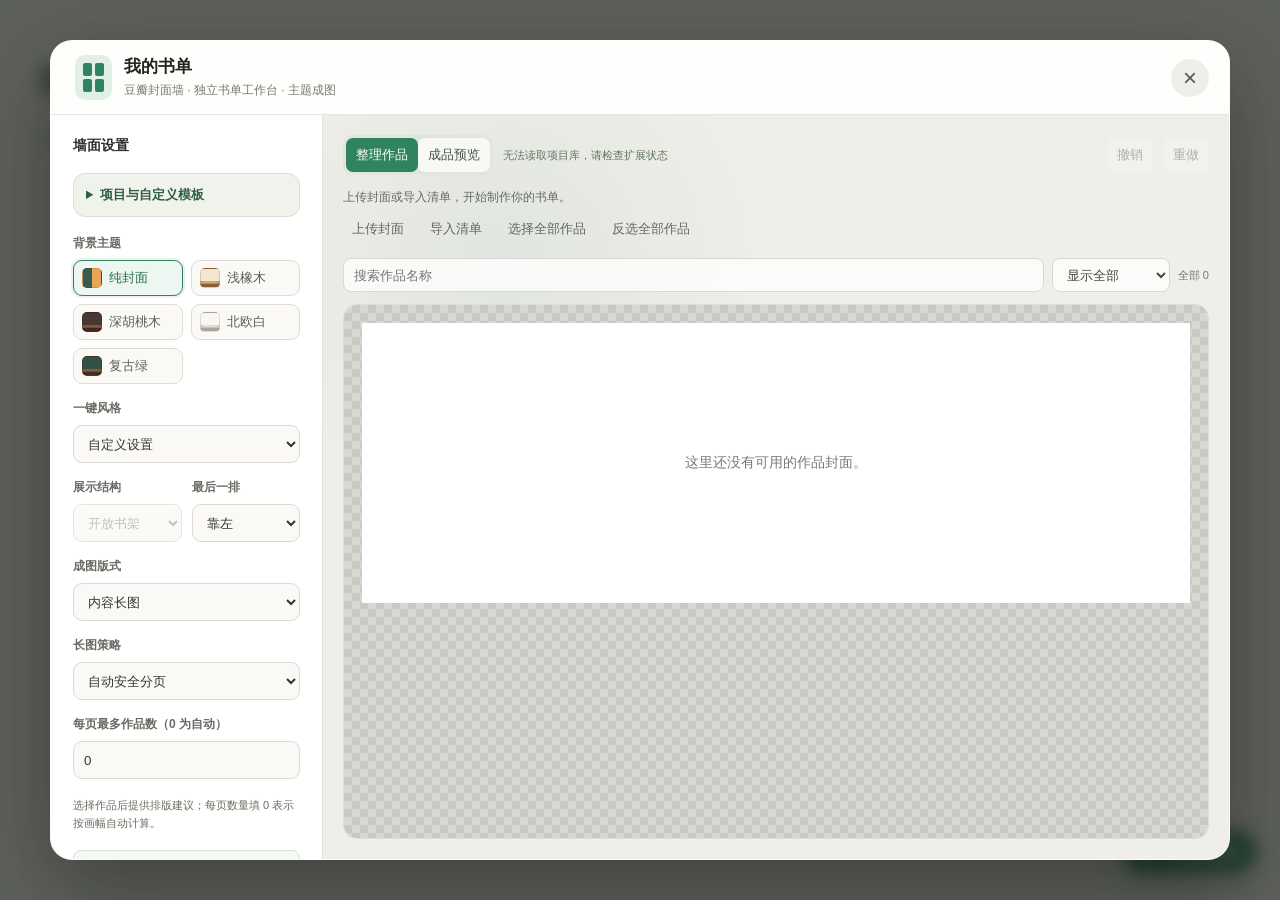
==== editor.html @ 21093bbd "chore: preserve complete v1.8.0 before minimalist redesign" ====
<!doctype html>
<html lang="zh-CN">
<head><meta charset="utf-8"><meta name="viewport" content="width=device-width, initial-scale=1">
<title>书单工作台 · 豆瓣封面墙</title><link rel="stylesheet" href="content.css"></head>
<body data-dcw-editor="true"><div id="content"><h1>我的书单</h1><p>上传封面或导入清单，开始制作。</p></div>
<script src="workspace-core.js"></script><script src="content.js"></script></body>
</html>
---- content.css ----
#dcw-launcher,
#dcw-overlay,
#dcw-overlay * {
  box-sizing: border-box;
}

#dcw-launcher {
  position: fixed;
  right: 24px;
  bottom: 28px;
  z-index: 2147483645;
  display: flex;
  align-items: center;
  gap: 9px;
  border: 0;
  border-radius: 999px;
  padding: 12px 18px;
  color: #fff;
  background: #2f845e;
  box-shadow: 0 10px 30px rgba(18, 63, 43, 0.26);
  font: 600 14px/1 -apple-system, BlinkMacSystemFont, "Segoe UI", sans-serif;
  cursor: pointer;
  transition: transform 160ms ease, background 160ms ease;
}

#dcw-launcher:hover {
  color: #fff;
  background: #246c4c;
  transform: translateY(-2px);
}

#dcw-launcher svg {
  width: 18px;
  height: 18px;
}

#dcw-overlay {
  --dcw-green: #2f845e;
  --dcw-ink: #22231f;
  --dcw-muted: #777970;
  position: fixed;
  inset: 0;
  z-index: 2147483646;
  display: grid;
  place-items: center;
  padding: 24px;
  color: var(--dcw-ink);
  background: rgba(26, 28, 25, 0.68);
  backdrop-filter: blur(8px);
  font-family: -apple-system, BlinkMacSystemFont, "Segoe UI", "PingFang SC", "Microsoft YaHei", sans-serif;
}

#dcw-overlay[hidden] {
  display: none;
}

.dcw-dialog {
  width: min(1180px, 100%);
  height: min(820px, calc(100vh - 48px));
  overflow: hidden;
  display: grid;
  grid-template-rows: auto 1fr;
  border: 1px solid rgba(255, 255, 255, 0.65);
  border-radius: 22px;
  background: #f8f7f2;
  box-shadow: 0 28px 90px rgba(0, 0, 0, 0.34);
}

.dcw-topbar {
  display: flex;
  align-items: center;
  justify-content: space-between;
  gap: 20px;
  min-height: 74px;
  padding: 14px 20px 14px 24px;
  border-bottom: 1px solid #e7e5dc;
  background: rgba(255, 255, 255, 0.86);
}

.dcw-brand {
  display: flex;
  align-items: center;
  gap: 12px;
  min-width: 0;
}

.dcw-logo {
  flex: 0 0 auto;
  display: grid;
  grid-template-columns: repeat(2, 9px);
  gap: 3px;
  padding: 8px;
  border-radius: 10px;
  background: #e1efe7;
}

.dcw-logo i {
  width: 9px;
  height: 13px;
  border-radius: 2px;
  background: var(--dcw-green);
}

.dcw-brand h2,
.dcw-brand p,
.dcw-panel h3,
.dcw-panel p {
  margin: 0;
}

.dcw-brand h2 {
  overflow: hidden;
  color: var(--dcw-ink);
  font-size: 17px;
  line-height: 1.35;
  text-overflow: ellipsis;
  white-space: nowrap;
}

.dcw-brand p {
  margin-top: 3px;
  color: var(--dcw-muted);
  font-size: 12px;
}

.dcw-icon-button {
  flex: 0 0 auto;
  display: grid;
  place-items: center;
  width: 38px;
  height: 38px;
  padding: 0;
  border: 0;
  border-radius: 50%;
  color: #55584f;
  background: #efeee8;
  font-size: 24px;
  line-height: 1;
  cursor: pointer;
}

.dcw-body {
  min-height: 0;
  display: grid;
  grid-template-columns: 272px 1fr;
}

.dcw-panel {
  min-height: 0;
  overflow-y: auto;
  padding: 22px;
  border-right: 1px solid #e3e1d8;
  background: #fff;
}

.dcw-panel h3 {
  margin-bottom: 18px;
  color: #2e302a;
  font-size: 14px;
}

.dcw-field {
  display: grid;
  gap: 8px;
  margin-bottom: 16px;
}

.dcw-field-row {
  display: grid;
  grid-template-columns: 1fr 1fr;
  gap: 10px;
}

.dcw-field label,
.dcw-label {
  color: #696b63;
  font-size: 12px;
  font-weight: 600;
}

.dcw-field select,
.dcw-field input[type="number"],
.dcw-field input[type="range"] {
  width: 100%;
}

.dcw-field select,
.dcw-field input[type="number"],
.dcw-field input[type="text"] {
  height: 38px;
  border: 1px solid #dcdad0;
  border-radius: 9px;
  padding: 0 10px;
  color: #34362f;
  background: #faf9f5;
  font: 13px/1.2 inherit;
  outline: none;
}

.dcw-field select:focus,
.dcw-field input[type="number"]:focus,
.dcw-field input[type="text"]:focus {
  border-color: #71a88c;
  box-shadow: 0 0 0 3px rgba(47, 132, 94, 0.12);
}

.dcw-field select:disabled {
  color: #aaa9a3;
  cursor: not-allowed;
  opacity: 0.7;
}

.dcw-range-head {
  display: flex;
  align-items: center;
  justify-content: space-between;
}

.dcw-range-value {
  color: var(--dcw-green);
  font-size: 12px;
  font-weight: 700;
}

.dcw-field input[type="range"] {
  accent-color: var(--dcw-green);
}

.dcw-theme-grid {
  display: grid;
  grid-template-columns: repeat(2, minmax(0, 1fr));
  gap: 8px;
}

.dcw-theme-grid button {
  min-width: 0;
  display: flex;
  align-items: center;
  gap: 7px;
  height: 36px;
  border: 1px solid #dedcd3;
  border-radius: 9px;
  padding: 5px 8px;
  color: #5c5f57;
  background: #faf9f5;
  font: 600 11px/1.2 inherit;
  cursor: pointer;
}

.dcw-theme-grid button:hover {
  border-color: #9ab8a7;
}

.dcw-theme-grid button[aria-pressed="true"] {
  border-color: var(--dcw-green);
  color: #276f50;
  background: #edf6f1;
  box-shadow: 0 0 0 2px rgba(47, 132, 94, 0.1);
}

.dcw-theme-grid i {
  flex: 0 0 auto;
  width: 20px;
  height: 20px;
  overflow: hidden;
  border: 1px solid rgba(0, 0, 0, 0.12);
  border-radius: 5px;
  background: #ebe8df;
  box-shadow: inset 0 -4px 0 rgba(0, 0, 0, 0.12);
}

.dcw-theme-grid [data-theme-value="cover"] i {
  background: linear-gradient(90deg, #365d50 0 48%, #e9a455 48% 100%);
  box-shadow: none;
}

.dcw-theme-grid [data-theme-value="oak"] i {
  background: linear-gradient(#f1e6d1 0 68%, #d2a66c 68% 82%, #9e6c3c 82%);
}

.dcw-theme-grid [data-theme-value="walnut"] i {
  background: linear-gradient(#493832 0 68%, #80583e 68% 82%, #472e24 82%);
}

.dcw-theme-grid [data-theme-value="nordic"] i {
  background: linear-gradient(#f8f7f2 0 68%, #e4dfd2 68% 82%, #c1bdb2 82%);
}

.dcw-theme-grid [data-theme-value="vintage"] i {
  background: linear-gradient(#315347 0 68%, #805b3e 68% 82%, #4d3326 82%);
}

.dcw-help {
  padding: 12px;
  border-radius: 10px;
  color: #6c6d67;
  background: #f4f3ee;
  font-size: 12px;
  line-height: 1.6;
}

.dcw-actions {
  display: grid;
  gap: 9px;
  margin-top: 18px;
}

.dcw-export-estimate {
  padding: 10px 11px;
  border: 1px solid #e2e0d6;
  border-radius: 9px;
  color: #676a62;
  background: #faf9f5;
  font-size: 11px;
  line-height: 1.5;
}

.dcw-export-estimate[data-kind="warning"] {
  border-color: #e4c39a;
  color: #8a5b26;
  background: #fff8ec;
}

.dcw-button {
  min-height: 42px;
  border: 0;
  border-radius: 10px;
  padding: 10px 14px;
  font: 600 13px/1.2 inherit;
  cursor: pointer;
}

.dcw-button-primary {
  color: #fff;
  background: var(--dcw-green);
  box-shadow: 0 7px 18px rgba(47, 132, 94, 0.22);
}

.dcw-button-primary:hover {
  background: #276f50;
}

.dcw-button-primary:disabled {
  cursor: progress;
  opacity: 0.65;
}

.dcw-button-secondary {
  color: #4d5049;
  background: #eeede7;
}

.dcw-button-cancel {
  color: #9a4039;
  background: #f7e9e7;
}

.dcw-button[hidden] {
  display: none;
}

.dcw-workspace {
  min-width: 0;
  min-height: 0;
  display: grid;
  grid-template-rows: auto auto auto minmax(0, 1fr);
  padding: 20px;
  background:
    radial-gradient(circle at 20% 20%, rgba(47, 132, 94, 0.08), transparent 28%),
    #efeee9;
}

#dcw-overlay [hidden] { display: none !important; }
.dcw-workspace:has(#dcw-output:not([hidden])) { grid-template-rows: auto auto minmax(0, 1fr); }
.dcw-viewbar { display: flex; align-items: center; gap: 10px; flex-wrap: wrap; padding-bottom: 14px; }
.dcw-viewbar [role="group"] { display: flex; background: #e2e5dd; border-radius: 10px; padding: 3px; }
.dcw-viewbar button, .dcw-pagebar button, .dcw-book-order button {
  border: 0; border-radius: 7px; padding: 8px 10px; color: #48554b; background: #f8f9f5; cursor: pointer;
  font-family: inherit;
}
.dcw-viewbar [aria-pressed="true"] { color: #fff; background: #2f845e; }
#dcw-draft-status { flex: 1; color: #637564; font-size: 11px; }
.dcw-organizer { width: 100%; display: grid; grid-template-columns: repeat(auto-fill, minmax(125px, 1fr)); gap: 14px; }
.dcw-organizer .dcw-empty { grid-column: 1 / -1; }
.dcw-book-card { min-width: 0; padding: 9px; background: #fff; border: 1px solid #dedfd5; border-radius: 10px; }
.dcw-book-card[data-included="false"] { background: #eeede8; }
.dcw-book-card[data-included="false"] img { opacity: .4; }
.dcw-book-choice { display: block; cursor: pointer; }
.dcw-book-choice img { display: block; width: 100%; height: 155px; object-fit: contain; background: #f2f0e9; }
.dcw-book-choice span { display: block; min-height: 44px; padding-top: 9px; overflow-wrap: anywhere; font-size: 12px; line-height: 1.5; color: #34372f; }
.dcw-book-choice input { accent-color: #2f845e; }
.dcw-book-order { display: flex; gap: 5px; align-items: center; margin-top: 8px; }
.dcw-book-order span { flex: 1; color: #83847b; font-size: 11px; white-space: nowrap; }
.dcw-book-order button { padding: 4px 8px; background: #edf0e8; }
#dcw-output { width: 100%; min-width: 0; }
.dcw-pagebar { position: sticky; top: 0; z-index: 4; display: flex; align-items: center; gap: 8px; flex-wrap: wrap; padding: 10px; background: #f9faf4; border-radius: 8px; box-shadow: 0 2px 8px #0001; font-size: 12px; }
.dcw-pagebar select { max-width: 150px; padding: 5px; border: 1px solid #d3d9cf; border-radius: 5px; background: #fff; }
#dcw-preview-status { padding: 10px 0; margin: 0; color: #555d50; font-size: 12px; }
#dcw-output-canvas canvas { display: block; width: auto; height: auto; max-width: 100%; max-height: max(220px, calc(100vh - 420px)); margin: 0 auto; box-shadow: 0 4px 14px #0002; }
#dcw-output-canvas[data-fit="width"] canvas { width: 100%; max-height: none; }
.dcw-pagebar button:disabled, .dcw-book-order button:disabled { opacity: .4; cursor: default; }
.dcw-field input[type="text"] { width: 100%; min-width: 0; }
.dcw-field-row { grid-template-columns: repeat(2, minmax(0, 1fr)); }

.dcw-filterbar {
  display: grid;
  grid-template-columns: minmax(150px, 1fr) 118px auto;
  align-items: center;
  gap: 8px;
  padding-bottom: 12px;
}

.dcw-filterbar input,
.dcw-filterbar select {
  min-width: 0;
  height: 34px;
  border: 1px solid #d9d7cf;
  border-radius: 8px;
  padding: 0 10px;
  color: #484b44;
  background: rgba(255, 255, 255, 0.78);
  font: 12px/1.2 inherit;
  outline: none;
}

.dcw-filterbar input:focus,
.dcw-filterbar select:focus {
  border-color: #71a88c;
  box-shadow: 0 0 0 3px rgba(47, 132, 94, 0.1);
}

.dcw-filterbar span {
  color: #777970;
  font-size: 11px;
  white-space: nowrap;
}

.dcw-workspace-head {
  display: flex;
  align-items: center;
  justify-content: space-between;
  gap: 16px;
  min-height: 38px;
  padding-bottom: 14px;
}

.dcw-status {
  color: #666960;
  font-size: 12px;
}

.dcw-status[data-kind="error"] {
  color: #b4493f;
}

.dcw-mini-actions {
  display: flex;
  flex-wrap: wrap;
  flex-shrink: 0;
  gap: 8px;
}

.dcw-library { padding: 12px; margin-bottom: 18px; background: #f0f3ec; border: 1px solid #d8e0d4; border-radius: 12px; }
.dcw-library summary { cursor: pointer; color: #315d45; font-size: 13px; font-weight: 600; }
.dcw-library label { display: grid; gap: 6px; margin-top: 14px; font-size: 12px; color: #5d665b; }
.dcw-library input, .dcw-library select { width: 100%; min-width: 0; height: 36px; padding: 6px 8px; border: 1px solid #d5d9cf; border-radius: 7px; background: #fff; color: #333a30; font: inherit; }
.dcw-library select { margin-top: 10px; font-size: 12px; }
.dcw-library button, .dcw-replace-cover { padding: 8px 10px; margin-top: 8px; border: 0; border-radius: 7px; background: #e0e9dc; color: #365a3e; font: 12px/1.3 inherit; cursor: pointer; }
.dcw-library .dcw-help, #dcw-layout-advice { margin: 10px 0; font-size: 11px; line-height: 1.6; color: #657060; }
.dcw-workspace-head { flex-wrap: wrap; gap: 8px; }
.dcw-status { flex: 1 1 100%; }
.dcw-replace-cover { width: 100%; background: #f1f3ed; }
.dcw-recommend { width: 100%; padding: 9px; border: 1px solid #abc6b2; border-radius: 8px; color: #2b6b49; background: #edf5eb; cursor: pointer; font: inherit; }
.dcw-recommend:disabled { opacity: .5; cursor: default; }
.dcw-missing-cover { height: 155px; display: flex; flex-direction: column; align-items: center; justify-content: center; gap: 12px; padding: 12px; text-align: center; overflow-wrap: anywhere; overflow: hidden; background: #eeeae3; color: #655f55; font-size: 14px; }
.dcw-missing-cover small { font-size: 10px; opacity: .65; }
.dcw-viewbar button:disabled { opacity: .4; cursor: default; }
.dcw-importing .dcw-panel, .dcw-importing .dcw-organizer, .dcw-importing .dcw-mini-actions { pointer-events: none; opacity: .65; }
#dcw-overlay button:focus-visible, #dcw-overlay summary:focus-visible { outline: 2px solid #2f845e; outline-offset: 2px; }
body[data-dcw-editor] { margin: 0; background: #eef1e9; color: #344735; font-family: sans-serif; }
body[data-dcw-editor] > #content { padding: 40px; }

.dcw-mini-actions button {
  border: 0;
  padding: 6px 9px;
  color: #64675f;
  background: transparent;
  font: 12px/1.2 inherit;
  cursor: pointer;
}

.dcw-canvas-shell {
  min-height: 0;
  overflow: auto;
  display: grid;
  place-items: start center;
  border: 1px solid #deddd6;
  border-radius: 14px;
  padding: 18px;
  background-color: #d8d7d1;
  background-image:
    linear-gradient(45deg, #c9c8c2 25%, transparent 25%),
    linear-gradient(-45deg, #c9c8c2 25%, transparent 25%),
    linear-gradient(45deg, transparent 75%, #c9c8c2 75%),
    linear-gradient(-45deg, transparent 75%, #c9c8c2 75%);
  background-position: 0 0, 0 8px, 8px -8px, -8px 0;
  background-size: 16px 16px;
}

.dcw-preview {
  width: min(100%, 760px);
  display: block;
  background: var(--dcw-background, #f5f2eb);
  box-shadow: 0 10px 35px rgba(0, 0, 0, 0.18);
}

.dcw-preview[data-theme="oak"],
.dcw-preview[data-theme="walnut"],
.dcw-preview[data-theme="nordic"],
.dcw-preview[data-theme="vintage"] {
  padding: 18px 16px 10px;
}

.dcw-preview[data-theme="cover"][data-margin="compact"] {
  padding: 0;
}

.dcw-preview[data-theme="cover"][data-margin="comfortable"] {
  padding: 12px;
}

.dcw-preview[data-theme="cover"][data-margin="spacious"] {
  padding: 26px;
}

.dcw-preview:not([data-theme="cover"])[data-margin="compact"] {
  padding: 14px 14px 10px;
}

.dcw-preview:not([data-theme="cover"])[data-margin="comfortable"] {
  padding: 27px 27px 19px;
}

.dcw-preview:not([data-theme="cover"])[data-margin="spacious"] {
  padding: 46px 46px 33px;
}

.dcw-preview[data-theme="oak"] {
  --dcw-shelf-top: #ddb982;
  --dcw-shelf-front: #a87542;
  --dcw-shelf-edge: #efd3a3;
  background:
    repeating-linear-gradient(92deg, rgba(121, 84, 43, 0.035) 0 1px, transparent 1px 23px),
    linear-gradient(#f2e8d7, #ddc7a4);
}

.dcw-preview[data-theme="walnut"] {
  --dcw-shelf-top: #815a3f;
  --dcw-shelf-front: #4b3025;
  --dcw-shelf-edge: #a87a59;
  background:
    repeating-linear-gradient(91deg, rgba(229, 195, 157, 0.035) 0 1px, transparent 1px 27px),
    linear-gradient(#493a33, #2d2421);
}

.dcw-preview[data-theme="nordic"] {
  --dcw-shelf-top: #eee9dc;
  --dcw-shelf-front: #c8c3b7;
  --dcw-shelf-edge: #fff;
  background:
    repeating-linear-gradient(92deg, rgba(104, 101, 88, 0.025) 0 1px, transparent 1px 29px),
    linear-gradient(#f7f6f1, #deded7);
}

.dcw-preview[data-theme="vintage"] {
  --dcw-shelf-top: #805b3e;
  --dcw-shelf-front: #4d3326;
  --dcw-shelf-edge: #aa815d;
  background:
    radial-gradient(circle at 50% 0, rgba(255, 238, 190, 0.12), transparent 42%),
    repeating-linear-gradient(91deg, rgba(227, 210, 166, 0.025) 0 1px, transparent 1px 25px),
    linear-gradient(#34584a, #1f3b32);
}

.dcw-title-card {
  max-width: 100%;
  color: var(--dcw-title-color, #30322d);
  font-family: -apple-system, BlinkMacSystemFont, "Segoe UI", "PingFang SC", "Microsoft YaHei", sans-serif;
  font-weight: 700;
  line-height: 1.4;
  overflow-wrap: anywhere;
  text-align: center;
}

.dcw-title-card[data-mode="top"] {
  margin-bottom: 18px;
  padding: 4px 8px 14px;
  border-bottom: 1px solid color-mix(in srgb, var(--dcw-title-color) 18%, transparent);
  font-size: 18px;
  letter-spacing: 0.02em;
}

.dcw-title-card[data-mode="plaque"] {
  width: fit-content;
  max-width: 86%;
  margin: 0 auto 20px;
  border: 1px solid var(--dcw-shelf-edge, #8fb7a3);
  border-radius: 7px;
  padding: 7px 16px;
  background: linear-gradient(to bottom, var(--dcw-shelf-top, #3b8c67), var(--dcw-shelf-front, #286b4d));
  box-shadow: 0 5px 12px rgba(0, 0, 0, 0.2), inset 0 1px 0 rgba(255, 255, 255, 0.28);
  font-size: 13px;
  letter-spacing: 0.08em;
}

.dcw-preview[data-theme="cover"] .dcw-title-card[data-mode="plaque"] {
  color: #fff;
}

.dcw-cover {
  position: relative;
  flex: 0 0 var(--dcw-cell-width);
  min-width: 0;
  aspect-ratio: var(--dcw-ratio, 2 / 3);
  overflow: hidden;
  background: var(--dcw-background, #f5f2eb);
  cursor: grab;
}

.dcw-cover-row {
  min-width: 0;
  display: flex;
  align-items: flex-end;
  justify-content: flex-start;
  gap: var(--dcw-gap, 0px);
}

.dcw-preview[data-alignment="center"] .dcw-cover-row[data-last="true"] {
  justify-content: center;
}

.dcw-preview[data-theme="cover"] .dcw-cover-row {
  margin-bottom: var(--dcw-gap, 0px);
}

.dcw-preview[data-theme="cover"] .dcw-cover-row[data-last="true"] {
  margin-bottom: 0;
}

.dcw-preview:not([data-theme="cover"]) .dcw-cover {
  z-index: 1;
  box-shadow: var(--dcw-cover-shadow, 0 7px 12px rgba(0, 0, 0, 0.22));
}

.dcw-preview[data-shadow="none"] {
  --dcw-cover-shadow: none;
}

.dcw-preview[data-shadow="soft"] {
  --dcw-cover-shadow: 0 6px 11px rgba(0, 0, 0, 0.2);
}

.dcw-preview[data-shadow="strong"] {
  --dcw-cover-shadow: 0 10px 18px rgba(0, 0, 0, 0.36);
}

.dcw-shelf {
  display: none;
}

.dcw-preview:not([data-theme="cover"]) .dcw-shelf {
  position: relative;
  z-index: 2;
  display: block;
  height: 13px;
  margin: 5px -7px 16px;
  border-top: 2px solid var(--dcw-shelf-edge);
  border-radius: 2px 2px 3px 3px;
  background: linear-gradient(to bottom, var(--dcw-shelf-top) 0 35%, var(--dcw-shelf-front) 36% 100%);
  box-shadow: 0 8px 11px rgba(0, 0, 0, 0.2);
}

.dcw-preview:not([data-theme="cover"]) .dcw-shelf:last-child {
  margin-bottom: 0;
}

.dcw-preview:not([data-theme="cover"])[data-structure="floating"] .dcw-shelf {
  height: 7px;
  margin: 4px -4px 18px;
  border-top-width: 1px;
  border-radius: 4px;
  background: linear-gradient(to bottom, var(--dcw-shelf-edge), var(--dcw-shelf-front));
  box-shadow: 0 7px 14px rgba(0, 0, 0, 0.27);
}

.dcw-preview:not([data-theme="cover"])[data-structure="cubby"] .dcw-cover-row {
  margin: 0 -5px;
  padding: 13px 10px 0;
  border-top: 9px solid var(--dcw-shelf-top);
  border-right: 9px solid var(--dcw-shelf-front);
  border-left: 9px solid var(--dcw-shelf-front);
  background: rgba(0, 0, 0, 0.055);
  box-shadow: inset 0 8px 14px rgba(0, 0, 0, 0.13);
}

.dcw-preview:not([data-theme="cover"])[data-structure="cubby"] .dcw-cover {
  overflow: visible;
}

.dcw-preview:not([data-theme="cover"])[data-structure="cubby"] .dcw-shelf {
  height: 15px;
  margin: 0 -5px;
  border-radius: 0;
}

.dcw-preview:not([data-theme="cover"])[data-structure="cubby"] .dcw-cover:not(:last-child)::before {
  content: "";
  position: absolute;
  z-index: 3;
  top: -13px;
  right: calc(-1 * var(--dcw-divider-offset));
  width: 7px;
  height: calc(100% + 13px);
  transform: translateX(50%);
  background: linear-gradient(to right, var(--dcw-shelf-front), var(--dcw-shelf-top), var(--dcw-shelf-front));
  box-shadow: 2px 0 6px rgba(0, 0, 0, 0.17);
  pointer-events: none;
}

.dcw-cover:active {
  cursor: grabbing;
}

.dcw-cover[draggable="false"] {
  cursor: pointer;
}

.dcw-cover img {
  display: block;
  width: 100%;
  height: 100%;
  object-fit: var(--dcw-fit, cover);
  pointer-events: none;
  user-select: none;
}

.dcw-cover[data-included="false"] img {
  opacity: 0.18;
  filter: grayscale(1);
}

.dcw-cover[data-included="false"]::after {
  content: "已排除";
  position: absolute;
  inset: 0;
  display: grid;
  place-items: center;
  color: #33362f;
  background: rgba(255, 255, 255, 0.22);
  font-size: 11px;
  font-weight: 700;
}

.dcw-cover[data-dragging="true"] {
  opacity: 0.35;
}

.dcw-empty {
  grid-column: 1 / -1;
  display: grid;
  place-items: center;
  min-height: 280px;
  padding: 30px;
  color: #777a72;
  background: #fff;
  font-size: 14px;
  text-align: center;
}

.dcw-toast {
  position: fixed;
  left: 50%;
  bottom: 30px;
  z-index: 2147483647;
  max-width: min(520px, calc(100vw - 40px));
  transform: translateX(-50%);
  border-radius: 999px;
  padding: 11px 18px;
  color: #fff;
  background: rgba(30, 32, 28, 0.92);
  box-shadow: 0 12px 30px rgba(0, 0, 0, 0.25);
  font-size: 13px;
}

@media (max-width: 760px) {
  #dcw-overlay {
    padding: 0;
  }

  .dcw-dialog {
    width: 100%;
    height: 100vh;
    border: 0;
    border-radius: 0;
  }

  .dcw-body {
    grid-template-columns: 1fr;
    grid-template-rows: auto minmax(320px, 1fr);
    overflow-y: auto;
  }

  .dcw-panel {
    overflow: visible;
    border-right: 0;
    border-bottom: 1px solid #e3e1d8;
  }

  .dcw-workspace {
    min-height: 520px;
  }

  .dcw-filterbar {
    grid-template-columns: 1fr 110px;
  }

  .dcw-filterbar span {
    grid-column: 1 / -1;
  }
}
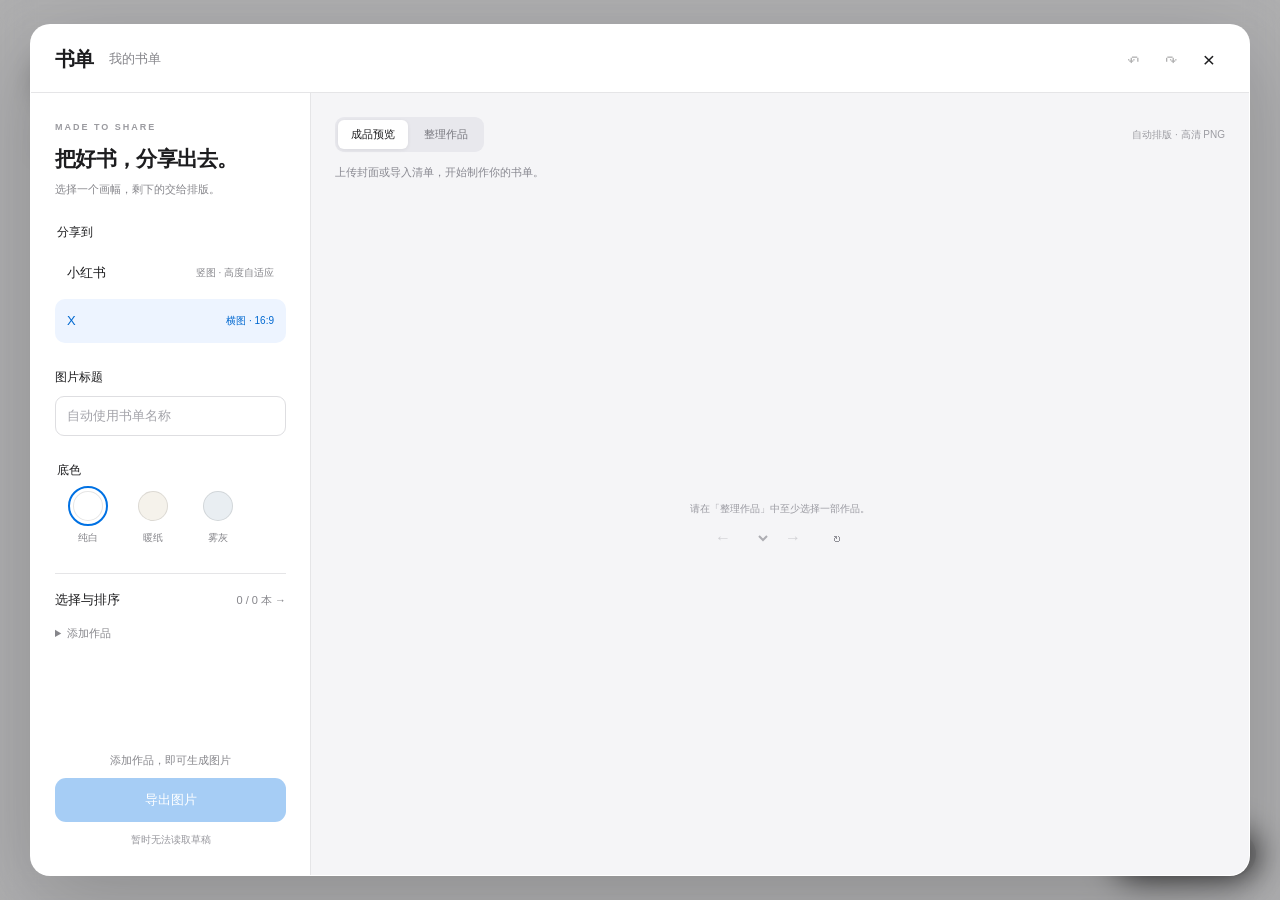
==== commit d8270698: "feat: publish booklist image 2.0 project" ====
--- a/editor.html
+++ b/editor.html
@@ -1,7 +1,7 @@
 <!doctype html>
 <html lang="zh-CN">
 <head><meta charset="utf-8"><meta name="viewport" content="width=device-width, initial-scale=1">
-<title>书单工作台 · 豆瓣封面墙</title><link rel="stylesheet" href="content.css"></head>
+<title>书单图片</title><link rel="stylesheet" href="content.css"></head>
 <body data-dcw-editor="true"><div id="content"><h1>我的书单</h1><p>上传封面或导入清单，开始制作。</p></div>
 <script src="workspace-core.js"></script><script src="content.js"></script></body>
 </html>
--- a/content.css
+++ b/content.css
@@ -1,830 +1,133 @@
-#dcw-launcher,
-#dcw-overlay,
-#dcw-overlay * {
-  box-sizing: border-box;
+/* Scoped, quiet interface. Book covers supply the color. */
+#dcw-overlay,#dcw-overlay *,#dcw-launcher,#dcw-launchers,#dcw-launchers * {box-sizing:border-box;}
+#dcw-overlay {--ink:#1d1d1f;--muted:#86868b;--line:#e5e5e7;--accent:#0071e3;position:fixed;inset:0;z-index:2147483646;display:grid;place-items:center;padding:24px;background:#17171950;backdrop-filter:blur(16px);color:var(--ink);font:13px/1.5 -apple-system,BlinkMacSystemFont,"SF Pro Text","PingFang SC","Microsoft YaHei",sans-serif;}
+#dcw-overlay [hidden],#dcw-overlay[hidden] {display:none!important;}
+#dcw-overlay button,#dcw-overlay input,#dcw-overlay select {font:inherit;color:inherit;}
+#dcw-overlay button {cursor:pointer;border:0;background:transparent;transition:background .15s,color .15s;}
+#dcw-overlay button:disabled {opacity:.35;cursor:default;}
+#dcw-overlay button:focus-visible,#dcw-overlay input:focus-visible,#dcw-overlay select:focus-visible,#dcw-overlay summary:focus-visible {outline:3px solid #0071e355;outline-offset:3px;}
+#dcw-overlay h2,#dcw-overlay h3,#dcw-overlay p {margin:0;}
+#dcw-overlay .dcw-dialog {width:min(1220px,100%);height:min(900px,calc(100dvh - 48px));display:grid;grid-template-rows:68px minmax(0,1fr);overflow:hidden;border-radius:20px;background:white;box-shadow:0 24px 90px #0003;border:1px solid #ffffff88;}
+#dcw-overlay .dcw-topbar {display:flex;align-items:center;justify-content:space-between;padding:0 24px;border-bottom:1px solid var(--line);background:#ffffffed;}
+#dcw-overlay .dcw-brand {display:flex;align-items:center;gap:16px;min-width:0;}
+#dcw-overlay .dcw-wordmark {font-size:20px;font-weight:650;letter-spacing:-1px;flex-shrink:0;}
+#dcw-overlay #dcw-title {font-size:13px;font-weight:400;color:var(--muted);overflow:hidden;text-overflow:ellipsis;white-space:nowrap;max-width:60vw;}
+#dcw-overlay .dcw-top-actions {display:flex;gap:6px;flex-shrink:0;}
+#dcw-overlay .dcw-top-actions button {width:32px;height:32px;border-radius:50%;font-size:21px;}
+#dcw-overlay .dcw-top-actions button:hover {background:#f2f2f4;}
+#dcw-overlay .dcw-body {display:grid;grid-template-columns:280px minmax(0,1fr);min-height:0;}
+#dcw-overlay .dcw-panel {display:flex;flex-direction:column;gap:25px;padding:28px 24px;overflow-y:auto;border-right:1px solid var(--line);}
+#dcw-overlay .dcw-eyebrow {font-size:9px;font-weight:600;letter-spacing:2px;color:#9b9ba0;margin-bottom:8px;}
+#dcw-overlay h3 {font-size:21px;font-weight:600;letter-spacing:-.7px;line-height:1.5;}
+#dcw-overlay .dcw-intro {color:var(--muted);font-size:11px;margin-top:7px;}
+#dcw-overlay fieldset {border:0;padding:0;margin:0;min-width:0;}
+#dcw-overlay legend,#dcw-overlay .dcw-field label {display:block;font-size:12px;font-weight:550;margin-bottom:10px;}
+#dcw-overlay .dcw-platforms {display:grid;gap:5px;}
+#dcw-overlay .dcw-platforms button {display:flex;align-items:center;justify-content:space-between;padding:12px;border-radius:10px;text-align:left;}
+#dcw-overlay .dcw-platforms button small {font-size:10px;color:var(--muted);}
+#dcw-overlay .dcw-platforms button:hover {background:#f5f5f7;}
+#dcw-overlay .dcw-platforms button[aria-pressed="true"] {background:#edf4ff;color:#0068d0;}
+#dcw-overlay .dcw-platforms button[aria-pressed="true"] small {color:#0068d0;}
+#dcw-overlay .dcw-field input {width:100%;height:40px;padding:9px 11px;border:1px solid #dedee1;border-radius:9px;background:#fff;outline:0;}
+#dcw-overlay input::placeholder {color:#a4a4aa;}
+#dcw-overlay .dcw-colors button {width:65px;text-align:center;padding:2px 7px;}
+#dcw-overlay .dcw-colors i {display:block;width:30px;height:30px;border-radius:50%;margin:0 auto 6px;background:var(--swatch);border:1px solid #0000001a;}
+#dcw-overlay .dcw-colors span {font-size:10px;color:var(--muted);}
+#dcw-overlay .dcw-colors [aria-pressed="true"] i {outline:2px solid #0071e3;outline-offset:3px;}
+#dcw-overlay .dcw-source {padding-top:16px;border-top:1px solid var(--line);}
+#dcw-overlay .dcw-source>button {display:flex;align-items:center;justify-content:space-between;width:100%;padding:0;text-align:left;}
+#dcw-overlay #dcw-source-count {font-size:11px;color:var(--muted);}
+#dcw-overlay summary {cursor:pointer;color:var(--muted);font-size:11px;margin-top:15px;}
+#dcw-overlay .dcw-add-actions {display:flex;flex-wrap:wrap;gap:8px;margin-top:12px;}
+#dcw-overlay .dcw-add-actions button {background:#f5f5f7;padding:7px 9px;border-radius:7px;font-size:11px;}
+#dcw-overlay details p {margin-top:10px;color:var(--muted);font-size:10px;}
+#dcw-overlay .dcw-actions {margin-top:auto;display:grid;gap:10px;padding-top:10px;text-align:center;}
+#dcw-overlay #dcw-export-estimate {font-size:11px;color:var(--muted);}
+#dcw-overlay .dcw-button-primary {background:var(--accent);color:white;border-radius:11px;padding:12px;font-weight:500;min-height:44px;}
+#dcw-overlay .dcw-button-primary:hover:not(:disabled) {background:#0077ed;}
+#dcw-overlay #dcw-draft-status {font-size:10px;color:#96969c;}
+#dcw-overlay .dcw-workspace {display:flex;flex-direction:column;min-width:0;min-height:0;background:#f5f5f7;padding:24px;}
+#dcw-overlay .dcw-viewbar {display:flex;align-items:center;justify-content:space-between;gap:12px;margin-bottom:12px;}
+#dcw-overlay .dcw-viewbar [role="group"] {display:flex;gap:3px;background:#e8e8ed;border-radius:9px;padding:3px;}
+#dcw-overlay .dcw-viewbar button {padding:6px 13px;border-radius:6px;font-size:11px;color:#77777e;}
+#dcw-overlay .dcw-viewbar [aria-pressed="true"] {background:white;box-shadow:0 1px 4px #0001;color:var(--ink);}
+#dcw-overlay .dcw-quiet {font-size:10px;color:#9b9ba1;}
+#dcw-overlay .dcw-status {font-size:11px;color:#888890;min-height:17px;margin-bottom:14px;}
+#dcw-overlay .dcw-status[data-kind="error"] {color:#b33229;}
+#dcw-overlay .dcw-canvas-shell {flex:1;min-height:0;overflow:auto;scrollbar-width:thin;}
+#dcw-overlay #dcw-output {min-height:100%;display:flex;flex-direction:column;align-items:center;justify-content:center;padding:4px 12px 10px;}
+#dcw-overlay #dcw-output-canvas {width:100%;min-width:0;}
+#dcw-overlay #dcw-output-canvas canvas {display:block;max-width:100%;width:auto;height:auto;margin:0 auto;box-shadow:0 5px 22px #0000000c;}
+#dcw-overlay #dcw-preview-status {font-size:10px;color:#9999a0;margin:14px 0 8px;text-align:center;max-width:520px;}
+#dcw-overlay .dcw-pagebar {display:flex;align-items:center;justify-content:center;gap:8px;flex-wrap:wrap;font-size:10px;color:#909097;}
+#dcw-overlay .dcw-pagebar button {width:28px;height:28px;border-radius:50%;font-size:16px;}
+#dcw-overlay .dcw-pagebar button:hover {background:#e7e7eb;}
+#dcw-overlay .dcw-pagebar select {border:0;border-radius:5px;padding:3px;background:transparent;max-width:160px;}
+#dcw-overlay .dcw-filterbar {display:flex;gap:8px;margin-bottom:12px;align-items:center;font-size:11px;}
+#dcw-overlay .dcw-filterbar input {flex:1;min-width:0;}
+#dcw-overlay .dcw-filterbar input,#dcw-overlay .dcw-filterbar select {padding:8px;border:1px solid var(--line);border-radius:8px;background:white;}
+#dcw-overlay #dcw-filter-count {white-space:nowrap;color:var(--muted);}
+#dcw-overlay .dcw-mini-actions {display:flex;gap:8px;margin-bottom:14px;}
+#dcw-overlay .dcw-mini-actions button {font-size:11px;color:var(--accent);padding:4px 8px;}
+#dcw-overlay .dcw-mini-actions button:last-child {margin-left:auto;}
+#dcw-overlay .dcw-organizer {display:grid;grid-template-columns:repeat(auto-fill,minmax(125px,1fr));gap:14px;padding-bottom:10px;}
+#dcw-overlay .dcw-book-card {min-width:0;border:1px solid #e7e7e9;background:white;border-radius:10px;padding:10px;}
+#dcw-overlay .dcw-book-card[data-included="false"] {opacity:.48;}
+#dcw-overlay .dcw-book-choice {display:block;cursor:pointer;}
+#dcw-overlay .dcw-book-choice img {display:block;width:100%;height:155px;object-fit:contain;}
+#dcw-overlay .dcw-book-choice span {display:block;font-size:11px;line-height:1.5;margin-top:10px;min-height:32px;overflow-wrap:anywhere;}
+#dcw-overlay input[type="checkbox"] {accent-color:var(--accent);}
+#dcw-overlay .dcw-book-order {display:flex;gap:5px;align-items:center;margin-top:8px;font-size:10px;color:var(--muted);}
+#dcw-overlay .dcw-book-order span {flex:1;}
+#dcw-overlay .dcw-book-order button {background:#f5f5f7;border-radius:5px;padding:2px 7px;}
+#dcw-overlay .dcw-replace-cover {width:100%;font-size:10px;color:#888890;margin-top:9px;padding:4px;}
+#dcw-overlay .dcw-missing-cover {height:155px;display:flex;flex-direction:column;align-items:center;justify-content:center;padding:10px;text-align:center;background:#f1f0ed;font-size:12px;overflow-wrap:anywhere;}
+#dcw-overlay .dcw-missing-cover small {font-size:9px;color:var(--muted);margin-top:12px;}
+#dcw-overlay .dcw-empty {grid-column:1/-1;padding:80px 20px;text-align:center;color:var(--muted);font-size:13px;}
+#dcw-overlay.dcw-importing .dcw-panel,#dcw-overlay.dcw-importing .dcw-organizer {pointer-events:none;opacity:.6;}
+.dcw-launcher {border:1px solid #0001;border-radius:100px;padding:12px 18px;background:#1d1d1f;color:white;display:flex;gap:9px;align-items:center;font:13px -apple-system,BlinkMacSystemFont,sans-serif;box-shadow:0 5px 20px #0002;cursor:pointer;}
+body>.dcw-launcher {position:fixed;right:24px;bottom:24px;z-index:2147483645;}
+.dcw-launcher:hover {background:#343438;}
+.dcw-launcher:focus-visible {outline:3px solid #0071e3;outline-offset:3px;}
+#dcw-launcher svg {width:16px;height:16px;}
+.page-content.people .dcw-fivebooks-profile-actions {display:flex;justify-content:flex-end;margin:18px 0 0;}
+.page-content.people .dcw-fivebooks-section-heading,:is(.page-content.people,.page-content.archive) .dcw-fivebooks-interview-heading {display:flex;align-items:center;justify-content:space-between;gap:16px;}
+.page-content.people .dcw-fivebooks-section-heading>span {min-width:0;flex:1;}
+:is(.page-content.people,.page-content.archive) .dcw-fivebooks-interview-heading>a {min-width:0;flex:1;}
+.page-content.people .dcw-fivebooks-profile-button,.page-content.people .dcw-fivebooks-section-button,:is(.page-content.people,.page-content.archive) .dcw-fivebooks-interview-button {position:relative;z-index:5;flex:none;align-self:center;border:0;border-radius:999px;padding:9px 14px;background:#fd6c71;color:#fff;font:600 12px/1.35 -apple-system,BlinkMacSystemFont,"PingFang SC",sans-serif;letter-spacing:normal;text-transform:none;white-space:nowrap;cursor:pointer;box-shadow:0 2px 8px #0002;}
+.page-content.archive .dcw-fivebooks-interview-button {max-width:42%;white-space:normal;text-align:center;overflow-wrap:anywhere;}
+.page-content.people .dcw-fivebooks-profile-button:hover,.page-content.people .dcw-fivebooks-section-button:hover,:is(.page-content.people,.page-content.archive) .dcw-fivebooks-interview-button:hover {background:#e6535b;}
+.page-content.people .dcw-fivebooks-profile-button:focus-visible,.page-content.people .dcw-fivebooks-section-button:focus-visible,:is(.page-content.people,.page-content.archive) .dcw-fivebooks-interview-button:focus-visible {outline:3px solid #1d1d1f;outline-offset:3px;}
+.dcw-toast {position:fixed;z-index:2147483647;left:50%;bottom:24px;transform:translateX(-50%);padding:11px 20px;border-radius:100px;background:#1d1d1fee;color:white;font:12px/1.5 -apple-system,BlinkMacSystemFont,sans-serif;max-width:85vw;box-shadow:0 4px 20px #0002;}
+body[data-dcw-editor] {margin:0;background:#f5f5f7;color:#1d1d1f;font-family:-apple-system,BlinkMacSystemFont,sans-serif;}
+body[data-dcw-editor]>#content {padding:40px;}
+@media(max-width:760px) {
+  .page-content.people .dcw-fivebooks-profile-actions {justify-content:flex-start;}
+  .page-content.people .dcw-fivebooks-section-heading,:is(.page-content.people,.page-content.archive) .dcw-fivebooks-interview-heading {flex-direction:column;align-items:flex-start;gap:8px;}
+  .page-content.people .dcw-fivebooks-section-button,:is(.page-content.people,.page-content.archive) .dcw-fivebooks-interview-button {align-self:flex-start;white-space:normal;text-align:left;}
+  .page-content.archive .dcw-fivebooks-interview-button {max-width:100%;}
+  #dcw-overlay {padding:0;}
+  #dcw-overlay .dcw-dialog {height:100dvh;width:100%;border-radius:0;border:0;grid-template-rows:56px minmax(0,1fr);}
+  #dcw-overlay .dcw-body {grid-template-columns:220px minmax(0,1fr);}
+  #dcw-overlay .dcw-panel {padding:20px 16px;gap:20px;}
+  #dcw-overlay h3 {font-size:17px;}
+  #dcw-overlay .dcw-workspace {padding:16px;}
+  #dcw-overlay .dcw-quiet {display:none;}
 }
-
-#dcw-launcher {
-  position: fixed;
-  right: 24px;
-  bottom: 28px;
-  z-index: 2147483645;
-  display: flex;
-  align-items: center;
-  gap: 9px;
-  border: 0;
-  border-radius: 999px;
-  padding: 12px 18px;
-  color: #fff;
-  background: #2f845e;
-  box-shadow: 0 10px 30px rgba(18, 63, 43, 0.26);
-  font: 600 14px/1 -apple-system, BlinkMacSystemFont, "Segoe UI", sans-serif;
-  cursor: pointer;
-  transition: transform 160ms ease, background 160ms ease;
+@media(max-width:540px) {
+  #dcw-launchers {right:12px;bottom:12px;gap:6px;}
+  #dcw-launchers .dcw-launcher {font-size:11px;padding:9px 12px;}
+  #dcw-overlay .dcw-body {display:flex;flex-direction:column;overflow:auto;}
+  #dcw-overlay .dcw-panel {overflow:visible;border-right:0;border-bottom:1px solid var(--line);display:grid;grid-template-columns:1fr 1fr;gap:18px;padding:18px;}
+  #dcw-overlay .dcw-panel>div:first-child {grid-column:1/-1;}
+  #dcw-overlay .dcw-platforms {grid-column:1/-1;grid-template-columns:1fr 1fr;}
+  #dcw-overlay .dcw-platforms button {padding:10px;}
+  #dcw-overlay .dcw-source,#dcw-overlay .dcw-actions {grid-column:1/-1;}
+  #dcw-overlay .dcw-colors button {width:48px;padding:2px 4px;}
+  #dcw-overlay .dcw-actions {padding:0;margin:0;}
+  #dcw-overlay .dcw-workspace {min-height:600px;overflow:visible;}
+  #dcw-overlay .dcw-canvas-shell {min-height:460px;}
+  #dcw-overlay .dcw-filterbar {flex-wrap:wrap;}
+  #dcw-overlay .dcw-topbar {padding:0 16px;}
 }
-
-#dcw-launcher:hover {
-  color: #fff;
-  background: #246c4c;
-  transform: translateY(-2px);
-}
-
-#dcw-launcher svg {
-  width: 18px;
-  height: 18px;
-}
-
-#dcw-overlay {
-  --dcw-green: #2f845e;
-  --dcw-ink: #22231f;
-  --dcw-muted: #777970;
-  position: fixed;
-  inset: 0;
-  z-index: 2147483646;
-  display: grid;
-  place-items: center;
-  padding: 24px;
-  color: var(--dcw-ink);
-  background: rgba(26, 28, 25, 0.68);
-  backdrop-filter: blur(8px);
-  font-family: -apple-system, BlinkMacSystemFont, "Segoe UI", "PingFang SC", "Microsoft YaHei", sans-serif;
-}
-
-#dcw-overlay[hidden] {
-  display: none;
-}
-
-.dcw-dialog {
-  width: min(1180px, 100%);
-  height: min(820px, calc(100vh - 48px));
-  overflow: hidden;
-  display: grid;
-  grid-template-rows: auto 1fr;
-  border: 1px solid rgba(255, 255, 255, 0.65);
-  border-radius: 22px;
-  background: #f8f7f2;
-  box-shadow: 0 28px 90px rgba(0, 0, 0, 0.34);
-}
-
-.dcw-topbar {
-  display: flex;
-  align-items: center;
-  justify-content: space-between;
-  gap: 20px;
-  min-height: 74px;
-  padding: 14px 20px 14px 24px;
-  border-bottom: 1px solid #e7e5dc;
-  background: rgba(255, 255, 255, 0.86);
-}
-
-.dcw-brand {
-  display: flex;
-  align-items: center;
-  gap: 12px;
-  min-width: 0;
-}
-
-.dcw-logo {
-  flex: 0 0 auto;
-  display: grid;
-  grid-template-columns: repeat(2, 9px);
-  gap: 3px;
-  padding: 8px;
-  border-radius: 10px;
-  background: #e1efe7;
-}
-
-.dcw-logo i {
-  width: 9px;
-  height: 13px;
-  border-radius: 2px;
-  background: var(--dcw-green);
-}
-
-.dcw-brand h2,
-.dcw-brand p,
-.dcw-panel h3,
-.dcw-panel p {
-  margin: 0;
-}
-
-.dcw-brand h2 {
-  overflow: hidden;
-  color: var(--dcw-ink);
-  font-size: 17px;
-  line-height: 1.35;
-  text-overflow: ellipsis;
-  white-space: nowrap;
-}
-
-.dcw-brand p {
-  margin-top: 3px;
-  color: var(--dcw-muted);
-  font-size: 12px;
-}
-
-.dcw-icon-button {
-  flex: 0 0 auto;
-  display: grid;
-  place-items: center;
-  width: 38px;
-  height: 38px;
-  padding: 0;
-  border: 0;
-  border-radius: 50%;
-  color: #55584f;
-  background: #efeee8;
-  font-size: 24px;
-  line-height: 1;
-  cursor: pointer;
-}
-
-.dcw-body {
-  min-height: 0;
-  display: grid;
-  grid-template-columns: 272px 1fr;
-}
-
-.dcw-panel {
-  min-height: 0;
-  overflow-y: auto;
-  padding: 22px;
-  border-right: 1px solid #e3e1d8;
-  background: #fff;
-}
-
-.dcw-panel h3 {
-  margin-bottom: 18px;
-  color: #2e302a;
-  font-size: 14px;
-}
-
-.dcw-field {
-  display: grid;
-  gap: 8px;
-  margin-bottom: 16px;
-}
-
-.dcw-field-row {
-  display: grid;
-  grid-template-columns: 1fr 1fr;
-  gap: 10px;
-}
-
-.dcw-field label,
-.dcw-label {
-  color: #696b63;
-  font-size: 12px;
-  font-weight: 600;
-}
-
-.dcw-field select,
-.dcw-field input[type="number"],
-.dcw-field input[type="range"] {
-  width: 100%;
-}
-
-.dcw-field select,
-.dcw-field input[type="number"],
-.dcw-field input[type="text"] {
-  height: 38px;
-  border: 1px solid #dcdad0;
-  border-radius: 9px;
-  padding: 0 10px;
-  color: #34362f;
-  background: #faf9f5;
-  font: 13px/1.2 inherit;
-  outline: none;
-}
-
-.dcw-field select:focus,
-.dcw-field input[type="number"]:focus,
-.dcw-field input[type="text"]:focus {
-  border-color: #71a88c;
-  box-shadow: 0 0 0 3px rgba(47, 132, 94, 0.12);
-}
-
-.dcw-field select:disabled {
-  color: #aaa9a3;
-  cursor: not-allowed;
-  opacity: 0.7;
-}
-
-.dcw-range-head {
-  display: flex;
-  align-items: center;
-  justify-content: space-between;
-}
-
-.dcw-range-value {
-  color: var(--dcw-green);
-  font-size: 12px;
-  font-weight: 700;
-}
-
-.dcw-field input[type="range"] {
-  accent-color: var(--dcw-green);
-}
-
-.dcw-theme-grid {
-  display: grid;
-  grid-template-columns: repeat(2, minmax(0, 1fr));
-  gap: 8px;
-}
-
-.dcw-theme-grid button {
-  min-width: 0;
-  display: flex;
-  align-items: center;
-  gap: 7px;
-  height: 36px;
-  border: 1px solid #dedcd3;
-  border-radius: 9px;
-  padding: 5px 8px;
-  color: #5c5f57;
-  background: #faf9f5;
-  font: 600 11px/1.2 inherit;
-  cursor: pointer;
-}
-
-.dcw-theme-grid button:hover {
-  border-color: #9ab8a7;
-}
-
-.dcw-theme-grid button[aria-pressed="true"] {
-  border-color: var(--dcw-green);
-  color: #276f50;
-  background: #edf6f1;
-  box-shadow: 0 0 0 2px rgba(47, 132, 94, 0.1);
-}
-
-.dcw-theme-grid i {
-  flex: 0 0 auto;
-  width: 20px;
-  height: 20px;
-  overflow: hidden;
-  border: 1px solid rgba(0, 0, 0, 0.12);
-  border-radius: 5px;
-  background: #ebe8df;
-  box-shadow: inset 0 -4px 0 rgba(0, 0, 0, 0.12);
-}
-
-.dcw-theme-grid [data-theme-value="cover"] i {
-  background: linear-gradient(90deg, #365d50 0 48%, #e9a455 48% 100%);
-  box-shadow: none;
-}
-
-.dcw-theme-grid [data-theme-value="oak"] i {
-  background: linear-gradient(#f1e6d1 0 68%, #d2a66c 68% 82%, #9e6c3c 82%);
-}
-
-.dcw-theme-grid [data-theme-value="walnut"] i {
-  background: linear-gradient(#493832 0 68%, #80583e 68% 82%, #472e24 82%);
-}
-
-.dcw-theme-grid [data-theme-value="nordic"] i {
-  background: linear-gradient(#f8f7f2 0 68%, #e4dfd2 68% 82%, #c1bdb2 82%);
-}
-
-.dcw-theme-grid [data-theme-value="vintage"] i {
-  background: linear-gradient(#315347 0 68%, #805b3e 68% 82%, #4d3326 82%);
-}
-
-.dcw-help {
-  padding: 12px;
-  border-radius: 10px;
-  color: #6c6d67;
-  background: #f4f3ee;
-  font-size: 12px;
-  line-height: 1.6;
-}
-
-.dcw-actions {
-  display: grid;
-  gap: 9px;
-  margin-top: 18px;
-}
-
-.dcw-export-estimate {
-  padding: 10px 11px;
-  border: 1px solid #e2e0d6;
-  border-radius: 9px;
-  color: #676a62;
-  background: #faf9f5;
-  font-size: 11px;
-  line-height: 1.5;
-}
-
-.dcw-export-estimate[data-kind="warning"] {
-  border-color: #e4c39a;
-  color: #8a5b26;
-  background: #fff8ec;
-}
-
-.dcw-button {
-  min-height: 42px;
-  border: 0;
-  border-radius: 10px;
-  padding: 10px 14px;
-  font: 600 13px/1.2 inherit;
-  cursor: pointer;
-}
-
-.dcw-button-primary {
-  color: #fff;
-  background: var(--dcw-green);
-  box-shadow: 0 7px 18px rgba(47, 132, 94, 0.22);
-}
-
-.dcw-button-primary:hover {
-  background: #276f50;
-}
-
-.dcw-button-primary:disabled {
-  cursor: progress;
-  opacity: 0.65;
-}
-
-.dcw-button-secondary {
-  color: #4d5049;
-  background: #eeede7;
-}
-
-.dcw-button-cancel {
-  color: #9a4039;
-  background: #f7e9e7;
-}
-
-.dcw-button[hidden] {
-  display: none;
-}
-
-.dcw-workspace {
-  min-width: 0;
-  min-height: 0;
-  display: grid;
-  grid-template-rows: auto auto auto minmax(0, 1fr);
-  padding: 20px;
-  background:
-    radial-gradient(circle at 20% 20%, rgba(47, 132, 94, 0.08), transparent 28%),
-    #efeee9;
-}
-
-#dcw-overlay [hidden] { display: none !important; }
-.dcw-workspace:has(#dcw-output:not([hidden])) { grid-template-rows: auto auto minmax(0, 1fr); }
-.dcw-viewbar { display: flex; align-items: center; gap: 10px; flex-wrap: wrap; padding-bottom: 14px; }
-.dcw-viewbar [role="group"] { display: flex; background: #e2e5dd; border-radius: 10px; padding: 3px; }
-.dcw-viewbar button, .dcw-pagebar button, .dcw-book-order button {
-  border: 0; border-radius: 7px; padding: 8px 10px; color: #48554b; background: #f8f9f5; cursor: pointer;
-  font-family: inherit;
-}
-.dcw-viewbar [aria-pressed="true"] { color: #fff; background: #2f845e; }
-#dcw-draft-status { flex: 1; color: #637564; font-size: 11px; }
-.dcw-organizer { width: 100%; display: grid; grid-template-columns: repeat(auto-fill, minmax(125px, 1fr)); gap: 14px; }
-.dcw-organizer .dcw-empty { grid-column: 1 / -1; }
-.dcw-book-card { min-width: 0; padding: 9px; background: #fff; border: 1px solid #dedfd5; border-radius: 10px; }
-.dcw-book-card[data-included="false"] { background: #eeede8; }
-.dcw-book-card[data-included="false"] img { opacity: .4; }
-.dcw-book-choice { display: block; cursor: pointer; }
-.dcw-book-choice img { display: block; width: 100%; height: 155px; object-fit: contain; background: #f2f0e9; }
-.dcw-book-choice span { display: block; min-height: 44px; padding-top: 9px; overflow-wrap: anywhere; font-size: 12px; line-height: 1.5; color: #34372f; }
-.dcw-book-choice input { accent-color: #2f845e; }
-.dcw-book-order { display: flex; gap: 5px; align-items: center; margin-top: 8px; }
-.dcw-book-order span { flex: 1; color: #83847b; font-size: 11px; white-space: nowrap; }
-.dcw-book-order button { padding: 4px 8px; background: #edf0e8; }
-#dcw-output { width: 100%; min-width: 0; }
-.dcw-pagebar { position: sticky; top: 0; z-index: 4; display: flex; align-items: center; gap: 8px; flex-wrap: wrap; padding: 10px; background: #f9faf4; border-radius: 8px; box-shadow: 0 2px 8px #0001; font-size: 12px; }
-.dcw-pagebar select { max-width: 150px; padding: 5px; border: 1px solid #d3d9cf; border-radius: 5px; background: #fff; }
-#dcw-preview-status { padding: 10px 0; margin: 0; color: #555d50; font-size: 12px; }
-#dcw-output-canvas canvas { display: block; width: auto; height: auto; max-width: 100%; max-height: max(220px, calc(100vh - 420px)); margin: 0 auto; box-shadow: 0 4px 14px #0002; }
-#dcw-output-canvas[data-fit="width"] canvas { width: 100%; max-height: none; }
-.dcw-pagebar button:disabled, .dcw-book-order button:disabled { opacity: .4; cursor: default; }
-.dcw-field input[type="text"] { width: 100%; min-width: 0; }
-.dcw-field-row { grid-template-columns: repeat(2, minmax(0, 1fr)); }
-
-.dcw-filterbar {
-  display: grid;
-  grid-template-columns: minmax(150px, 1fr) 118px auto;
-  align-items: center;
-  gap: 8px;
-  padding-bottom: 12px;
-}
-
-.dcw-filterbar input,
-.dcw-filterbar select {
-  min-width: 0;
-  height: 34px;
-  border: 1px solid #d9d7cf;
-  border-radius: 8px;
-  padding: 0 10px;
-  color: #484b44;
-  background: rgba(255, 255, 255, 0.78);
-  font: 12px/1.2 inherit;
-  outline: none;
-}
-
-.dcw-filterbar input:focus,
-.dcw-filterbar select:focus {
-  border-color: #71a88c;
-  box-shadow: 0 0 0 3px rgba(47, 132, 94, 0.1);
-}
-
-.dcw-filterbar span {
-  color: #777970;
-  font-size: 11px;
-  white-space: nowrap;
-}
-
-.dcw-workspace-head {
-  display: flex;
-  align-items: center;
-  justify-content: space-between;
-  gap: 16px;
-  min-height: 38px;
-  padding-bottom: 14px;
-}
-
-.dcw-status {
-  color: #666960;
-  font-size: 12px;
-}
-
-.dcw-status[data-kind="error"] {
-  color: #b4493f;
-}
-
-.dcw-mini-actions {
-  display: flex;
-  flex-wrap: wrap;
-  flex-shrink: 0;
-  gap: 8px;
-}
-
-.dcw-library { padding: 12px; margin-bottom: 18px; background: #f0f3ec; border: 1px solid #d8e0d4; border-radius: 12px; }
-.dcw-library summary { cursor: pointer; color: #315d45; font-size: 13px; font-weight: 600; }
-.dcw-library label { display: grid; gap: 6px; margin-top: 14px; font-size: 12px; color: #5d665b; }
-.dcw-library input, .dcw-library select { width: 100%; min-width: 0; height: 36px; padding: 6px 8px; border: 1px solid #d5d9cf; border-radius: 7px; background: #fff; color: #333a30; font: inherit; }
-.dcw-library select { margin-top: 10px; font-size: 12px; }
-.dcw-library button, .dcw-replace-cover { padding: 8px 10px; margin-top: 8px; border: 0; border-radius: 7px; background: #e0e9dc; color: #365a3e; font: 12px/1.3 inherit; cursor: pointer; }
-.dcw-library .dcw-help, #dcw-layout-advice { margin: 10px 0; font-size: 11px; line-height: 1.6; color: #657060; }
-.dcw-workspace-head { flex-wrap: wrap; gap: 8px; }
-.dcw-status { flex: 1 1 100%; }
-.dcw-replace-cover { width: 100%; background: #f1f3ed; }
-.dcw-recommend { width: 100%; padding: 9px; border: 1px solid #abc6b2; border-radius: 8px; color: #2b6b49; background: #edf5eb; cursor: pointer; font: inherit; }
-.dcw-recommend:disabled { opacity: .5; cursor: default; }
-.dcw-missing-cover { height: 155px; display: flex; flex-direction: column; align-items: center; justify-content: center; gap: 12px; padding: 12px; text-align: center; overflow-wrap: anywhere; overflow: hidden; background: #eeeae3; color: #655f55; font-size: 14px; }
-.dcw-missing-cover small { font-size: 10px; opacity: .65; }
-.dcw-viewbar button:disabled { opacity: .4; cursor: default; }
-.dcw-importing .dcw-panel, .dcw-importing .dcw-organizer, .dcw-importing .dcw-mini-actions { pointer-events: none; opacity: .65; }
-#dcw-overlay button:focus-visible, #dcw-overlay summary:focus-visible { outline: 2px solid #2f845e; outline-offset: 2px; }
-body[data-dcw-editor] { margin: 0; background: #eef1e9; color: #344735; font-family: sans-serif; }
-body[data-dcw-editor] > #content { padding: 40px; }
-
-.dcw-mini-actions button {
-  border: 0;
-  padding: 6px 9px;
-  color: #64675f;
-  background: transparent;
-  font: 12px/1.2 inherit;
-  cursor: pointer;
-}
-
-.dcw-canvas-shell {
-  min-height: 0;
-  overflow: auto;
-  display: grid;
-  place-items: start center;
-  border: 1px solid #deddd6;
-  border-radius: 14px;
-  padding: 18px;
-  background-color: #d8d7d1;
-  background-image:
-    linear-gradient(45deg, #c9c8c2 25%, transparent 25%),
-    linear-gradient(-45deg, #c9c8c2 25%, transparent 25%),
-    linear-gradient(45deg, transparent 75%, #c9c8c2 75%),
-    linear-gradient(-45deg, transparent 75%, #c9c8c2 75%);
-  background-position: 0 0, 0 8px, 8px -8px, -8px 0;
-  background-size: 16px 16px;
-}
-
-.dcw-preview {
-  width: min(100%, 760px);
-  display: block;
-  background: var(--dcw-background, #f5f2eb);
-  box-shadow: 0 10px 35px rgba(0, 0, 0, 0.18);
-}
-
-.dcw-preview[data-theme="oak"],
-.dcw-preview[data-theme="walnut"],
-.dcw-preview[data-theme="nordic"],
-.dcw-preview[data-theme="vintage"] {
-  padding: 18px 16px 10px;
-}
-
-.dcw-preview[data-theme="cover"][data-margin="compact"] {
-  padding: 0;
-}
-
-.dcw-preview[data-theme="cover"][data-margin="comfortable"] {
-  padding: 12px;
-}
-
-.dcw-preview[data-theme="cover"][data-margin="spacious"] {
-  padding: 26px;
-}
-
-.dcw-preview:not([data-theme="cover"])[data-margin="compact"] {
-  padding: 14px 14px 10px;
-}
-
-.dcw-preview:not([data-theme="cover"])[data-margin="comfortable"] {
-  padding: 27px 27px 19px;
-}
-
-.dcw-preview:not([data-theme="cover"])[data-margin="spacious"] {
-  padding: 46px 46px 33px;
-}
-
-.dcw-preview[data-theme="oak"] {
-  --dcw-shelf-top: #ddb982;
-  --dcw-shelf-front: #a87542;
-  --dcw-shelf-edge: #efd3a3;
-  background:
-    repeating-linear-gradient(92deg, rgba(121, 84, 43, 0.035) 0 1px, transparent 1px 23px),
-    linear-gradient(#f2e8d7, #ddc7a4);
-}
-
-.dcw-preview[data-theme="walnut"] {
-  --dcw-shelf-top: #815a3f;
-  --dcw-shelf-front: #4b3025;
-  --dcw-shelf-edge: #a87a59;
-  background:
-    repeating-linear-gradient(91deg, rgba(229, 195, 157, 0.035) 0 1px, transparent 1px 27px),
-    linear-gradient(#493a33, #2d2421);
-}
-
-.dcw-preview[data-theme="nordic"] {
-  --dcw-shelf-top: #eee9dc;
-  --dcw-shelf-front: #c8c3b7;
-  --dcw-shelf-edge: #fff;
-  background:
-    repeating-linear-gradient(92deg, rgba(104, 101, 88, 0.025) 0 1px, transparent 1px 29px),
-    linear-gradient(#f7f6f1, #deded7);
-}
-
-.dcw-preview[data-theme="vintage"] {
-  --dcw-shelf-top: #805b3e;
-  --dcw-shelf-front: #4d3326;
-  --dcw-shelf-edge: #aa815d;
-  background:
-    radial-gradient(circle at 50% 0, rgba(255, 238, 190, 0.12), transparent 42%),
-    repeating-linear-gradient(91deg, rgba(227, 210, 166, 0.025) 0 1px, transparent 1px 25px),
-    linear-gradient(#34584a, #1f3b32);
-}
-
-.dcw-title-card {
-  max-width: 100%;
-  color: var(--dcw-title-color, #30322d);
-  font-family: -apple-system, BlinkMacSystemFont, "Segoe UI", "PingFang SC", "Microsoft YaHei", sans-serif;
-  font-weight: 700;
-  line-height: 1.4;
-  overflow-wrap: anywhere;
-  text-align: center;
-}
-
-.dcw-title-card[data-mode="top"] {
-  margin-bottom: 18px;
-  padding: 4px 8px 14px;
-  border-bottom: 1px solid color-mix(in srgb, var(--dcw-title-color) 18%, transparent);
-  font-size: 18px;
-  letter-spacing: 0.02em;
-}
-
-.dcw-title-card[data-mode="plaque"] {
-  width: fit-content;
-  max-width: 86%;
-  margin: 0 auto 20px;
-  border: 1px solid var(--dcw-shelf-edge, #8fb7a3);
-  border-radius: 7px;
-  padding: 7px 16px;
-  background: linear-gradient(to bottom, var(--dcw-shelf-top, #3b8c67), var(--dcw-shelf-front, #286b4d));
-  box-shadow: 0 5px 12px rgba(0, 0, 0, 0.2), inset 0 1px 0 rgba(255, 255, 255, 0.28);
-  font-size: 13px;
-  letter-spacing: 0.08em;
-}
-
-.dcw-preview[data-theme="cover"] .dcw-title-card[data-mode="plaque"] {
-  color: #fff;
-}
-
-.dcw-cover {
-  position: relative;
-  flex: 0 0 var(--dcw-cell-width);
-  min-width: 0;
-  aspect-ratio: var(--dcw-ratio, 2 / 3);
-  overflow: hidden;
-  background: var(--dcw-background, #f5f2eb);
-  cursor: grab;
-}
-
-.dcw-cover-row {
-  min-width: 0;
-  display: flex;
-  align-items: flex-end;
-  justify-content: flex-start;
-  gap: var(--dcw-gap, 0px);
-}
-
-.dcw-preview[data-alignment="center"] .dcw-cover-row[data-last="true"] {
-  justify-content: center;
-}
-
-.dcw-preview[data-theme="cover"] .dcw-cover-row {
-  margin-bottom: var(--dcw-gap, 0px);
-}
-
-.dcw-preview[data-theme="cover"] .dcw-cover-row[data-last="true"] {
-  margin-bottom: 0;
-}
-
-.dcw-preview:not([data-theme="cover"]) .dcw-cover {
-  z-index: 1;
-  box-shadow: var(--dcw-cover-shadow, 0 7px 12px rgba(0, 0, 0, 0.22));
-}
-
-.dcw-preview[data-shadow="none"] {
-  --dcw-cover-shadow: none;
-}
-
-.dcw-preview[data-shadow="soft"] {
-  --dcw-cover-shadow: 0 6px 11px rgba(0, 0, 0, 0.2);
-}
-
-.dcw-preview[data-shadow="strong"] {
-  --dcw-cover-shadow: 0 10px 18px rgba(0, 0, 0, 0.36);
-}
-
-.dcw-shelf {
-  display: none;
-}
-
-.dcw-preview:not([data-theme="cover"]) .dcw-shelf {
-  position: relative;
-  z-index: 2;
-  display: block;
-  height: 13px;
-  margin: 5px -7px 16px;
-  border-top: 2px solid var(--dcw-shelf-edge);
-  border-radius: 2px 2px 3px 3px;
-  background: linear-gradient(to bottom, var(--dcw-shelf-top) 0 35%, var(--dcw-shelf-front) 36% 100%);
-  box-shadow: 0 8px 11px rgba(0, 0, 0, 0.2);
-}
-
-.dcw-preview:not([data-theme="cover"]) .dcw-shelf:last-child {
-  margin-bottom: 0;
-}
-
-.dcw-preview:not([data-theme="cover"])[data-structure="floating"] .dcw-shelf {
-  height: 7px;
-  margin: 4px -4px 18px;
-  border-top-width: 1px;
-  border-radius: 4px;
-  background: linear-gradient(to bottom, var(--dcw-shelf-edge), var(--dcw-shelf-front));
-  box-shadow: 0 7px 14px rgba(0, 0, 0, 0.27);
-}
-
-.dcw-preview:not([data-theme="cover"])[data-structure="cubby"] .dcw-cover-row {
-  margin: 0 -5px;
-  padding: 13px 10px 0;
-  border-top: 9px solid var(--dcw-shelf-top);
-  border-right: 9px solid var(--dcw-shelf-front);
-  border-left: 9px solid var(--dcw-shelf-front);
-  background: rgba(0, 0, 0, 0.055);
-  box-shadow: inset 0 8px 14px rgba(0, 0, 0, 0.13);
-}
-
-.dcw-preview:not([data-theme="cover"])[data-structure="cubby"] .dcw-cover {
-  overflow: visible;
-}
-
-.dcw-preview:not([data-theme="cover"])[data-structure="cubby"] .dcw-shelf {
-  height: 15px;
-  margin: 0 -5px;
-  border-radius: 0;
-}
-
-.dcw-preview:not([data-theme="cover"])[data-structure="cubby"] .dcw-cover:not(:last-child)::before {
-  content: "";
-  position: absolute;
-  z-index: 3;
-  top: -13px;
-  right: calc(-1 * var(--dcw-divider-offset));
-  width: 7px;
-  height: calc(100% + 13px);
-  transform: translateX(50%);
-  background: linear-gradient(to right, var(--dcw-shelf-front), var(--dcw-shelf-top), var(--dcw-shelf-front));
-  box-shadow: 2px 0 6px rgba(0, 0, 0, 0.17);
-  pointer-events: none;
-}
-
-.dcw-cover:active {
-  cursor: grabbing;
-}
-
-.dcw-cover[draggable="false"] {
-  cursor: pointer;
-}
-
-.dcw-cover img {
-  display: block;
-  width: 100%;
-  height: 100%;
-  object-fit: var(--dcw-fit, cover);
-  pointer-events: none;
-  user-select: none;
-}
-
-.dcw-cover[data-included="false"] img {
-  opacity: 0.18;
-  filter: grayscale(1);
-}
-
-.dcw-cover[data-included="false"]::after {
-  content: "已排除";
-  position: absolute;
-  inset: 0;
-  display: grid;
-  place-items: center;
-  color: #33362f;
-  background: rgba(255, 255, 255, 0.22);
-  font-size: 11px;
-  font-weight: 700;
-}
-
-.dcw-cover[data-dragging="true"] {
-  opacity: 0.35;
-}
-
-.dcw-empty {
-  grid-column: 1 / -1;
-  display: grid;
-  place-items: center;
-  min-height: 280px;
-  padding: 30px;
-  color: #777a72;
-  background: #fff;
-  font-size: 14px;
-  text-align: center;
-}
-
-.dcw-toast {
-  position: fixed;
-  left: 50%;
-  bottom: 30px;
-  z-index: 2147483647;
-  max-width: min(520px, calc(100vw - 40px));
-  transform: translateX(-50%);
-  border-radius: 999px;
-  padding: 11px 18px;
-  color: #fff;
-  background: rgba(30, 32, 28, 0.92);
-  box-shadow: 0 12px 30px rgba(0, 0, 0, 0.25);
-  font-size: 13px;
-}
-
-@media (max-width: 760px) {
-  #dcw-overlay {
-    padding: 0;
-  }
-
-  .dcw-dialog {
-    width: 100%;
-    height: 100vh;
-    border: 0;
-    border-radius: 0;
-  }
-
-  .dcw-body {
-    grid-template-columns: 1fr;
-    grid-template-rows: auto minmax(320px, 1fr);
-    overflow-y: auto;
-  }
-
-  .dcw-panel {
-    overflow: visible;
-    border-right: 0;
-    border-bottom: 1px solid #e3e1d8;
-  }
-
-  .dcw-workspace {
-    min-height: 520px;
-  }
-
-  .dcw-filterbar {
-    grid-template-columns: 1fr 110px;
-  }
-
-  .dcw-filterbar span {
-    grid-column: 1 / -1;
-  }
-}
+@media(prefers-reduced-motion:reduce) {#dcw-overlay * {transition:none!important;}}
